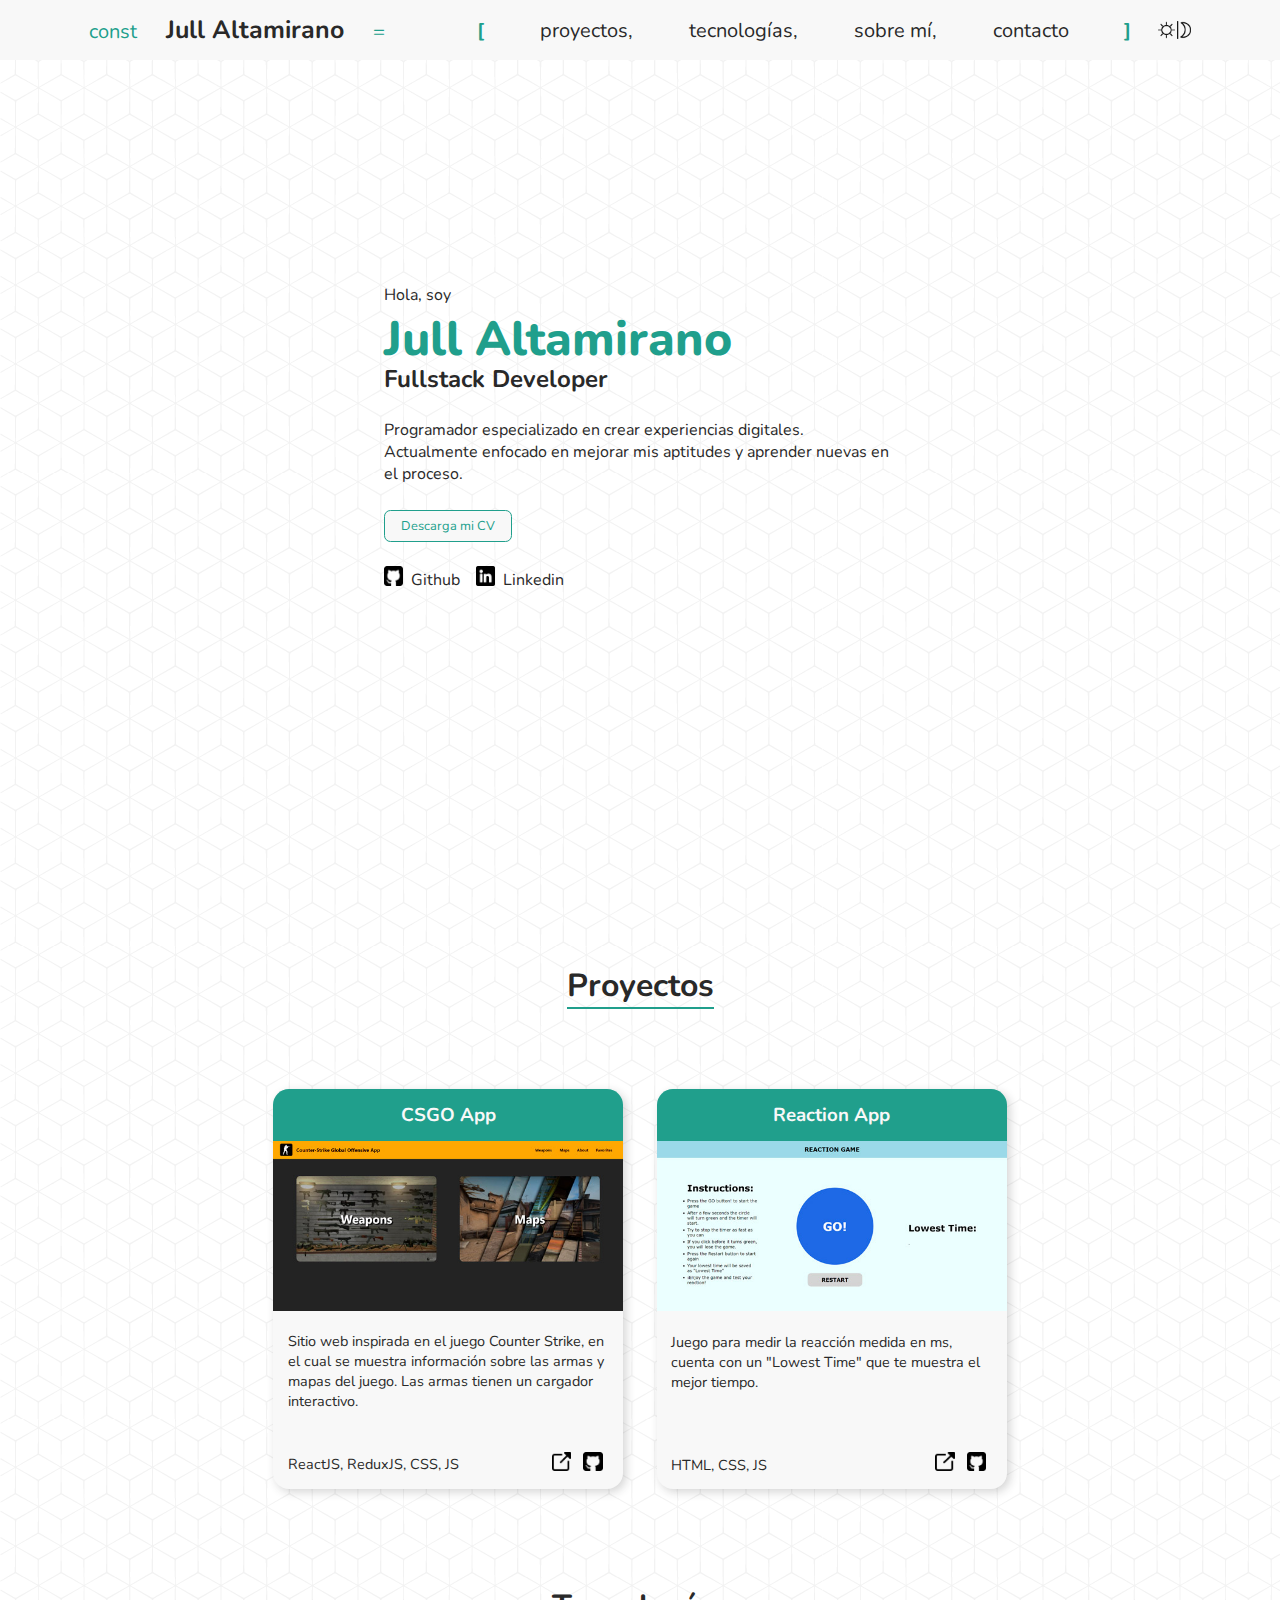
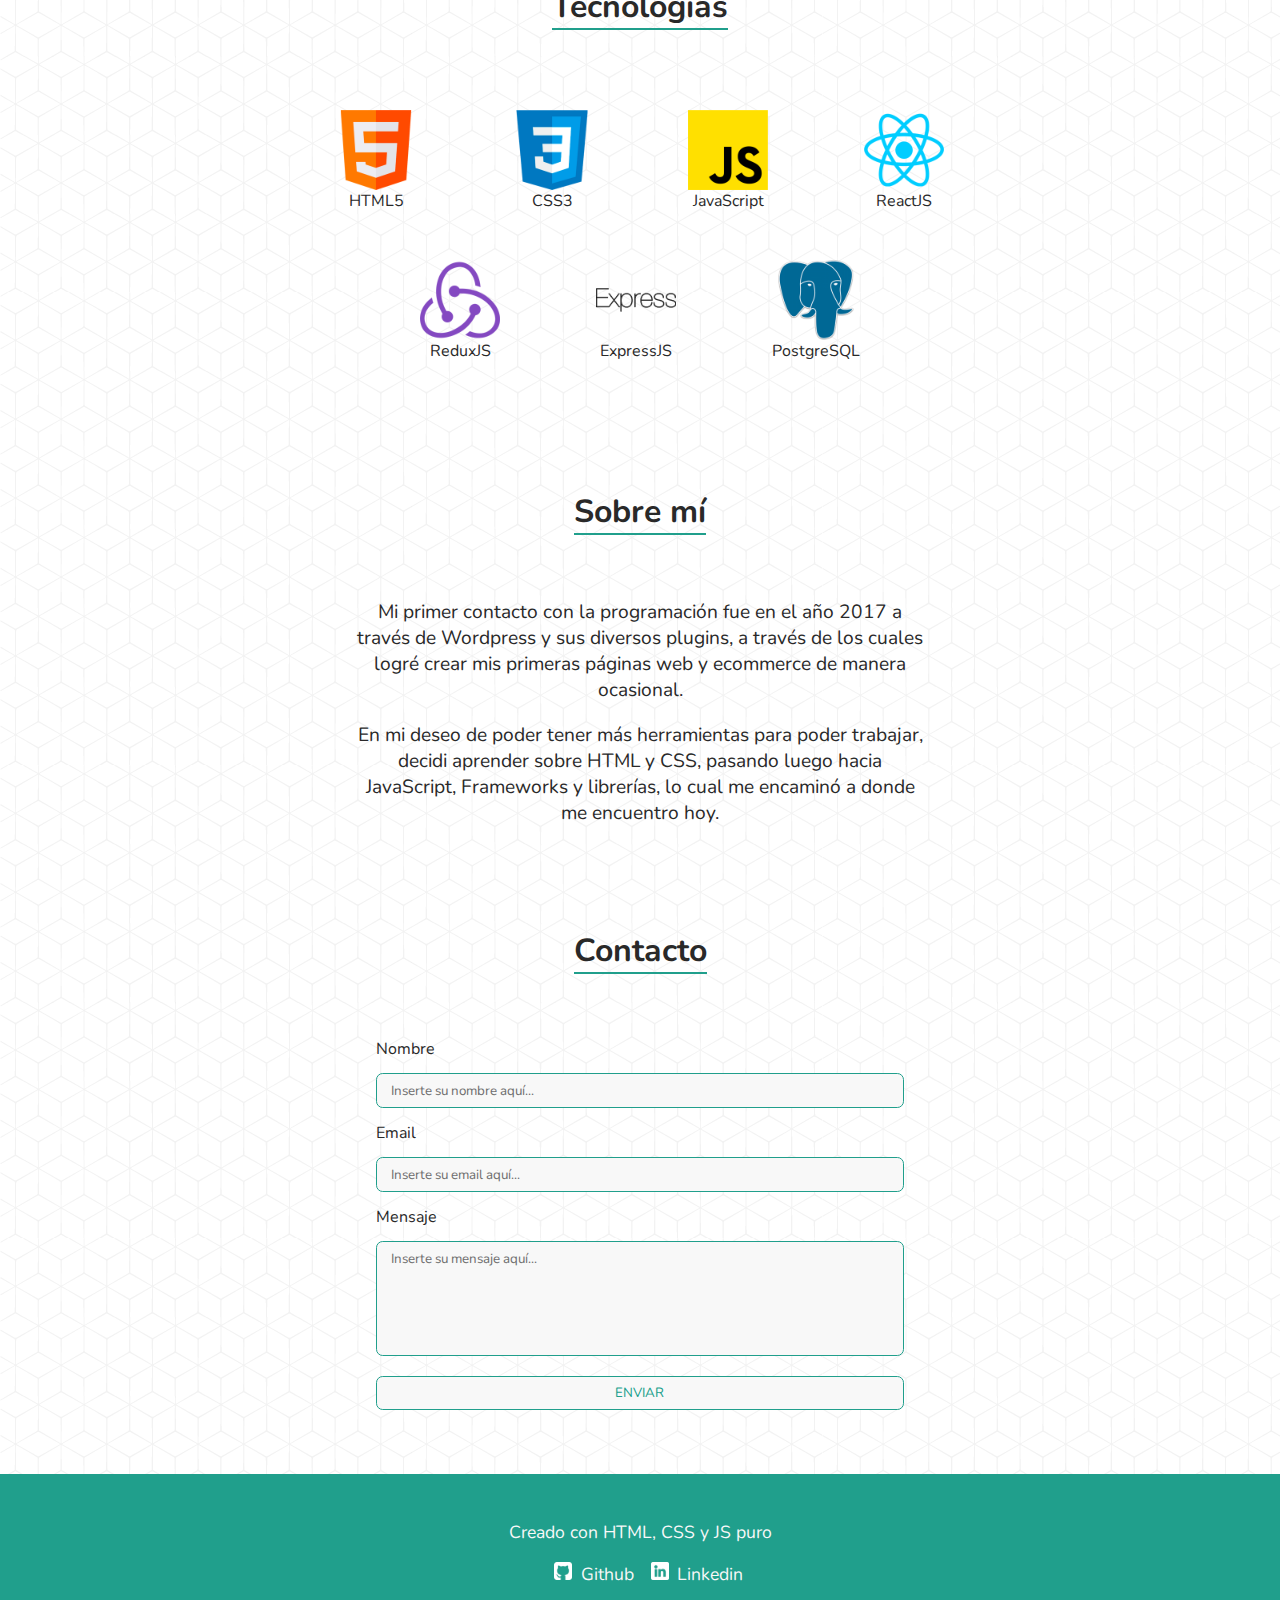
==== public/index.html @ 1eca4128 "form update" ====
<!DOCTYPE html>
<html lang="en" class="dark_selector dark_selector">
<head>
    <meta charset="UTF-8">
    <meta http-equiv="X-UA-Compatible" content="IE=edge">
    <meta name="viewport" content="width=device-width, initial-scale=1.0">
    <link rel="stylesheet" type="text/css" href="./styles/style.css"/>
    <link rel="preconnect" href="https://fonts.googleapis.com">
    <link rel="preconnect" href="https://fonts.gstatic.com" crossorigin>
    <link href="https://fonts.googleapis.com/css2?family=Nunito:ital,wght@0,200;0,300;0,400;0,500;0,600;0,700;0,800;0,900;0,1000;1,200;1,300;1,400;1,500;1,600;1,700;1,800;1,900;1,1000&display=swap" rel="stylesheet">
    <title>Jull Altamirano Dev</title>
</head>
<body>
    <nav id="nav" class="dark_selector" style="top: 0em">  
        <div class="logo_menu_container">
            <div class="title_container dark_media_selector">
                <span class="title_1">const</span>
                <span class="title_2"><b><a href="#" class="dark_text_selector">Jull Altamirano</a></b></span>
                <span class="title_1">=</span>
                <button class="ham_button">
                    <span class="bar bar1 dark_menu_selector"></span>
                    <span class="bar bar2 dark_menu_selector"></span>
                    <span class="bar bar3 dark_menu_selector"></span>
                </button>
            </div>
            <div class="menu_container1">
                <div class="menu_container dark_media_selector" style="top: -213px">
                    <span class="title_1"><b>[</b></span>
                    <ul class="menu_link">                
                        <li class=""><a href="#projects" class="menu_link1 dark_text_selector">proyectos,</a></li>
                        <li class=""><a href="#skills" class="menu_link2 dark_text_selector">tecnologías,</a></li>
                        <li class=""><a href="#about" class="menu_link3 dark_text_selector">sobre mí,</a></li>
                        <li class=""><a href="#contact" class="menu_link4 dark_text_selector">contacto</a></li>
                    </ul>
                    <span class="title_1"><b>]</b></span>
                </div>
                <button class="dark_light"><img src="./src/dia-y-noche.png" class="dark_light_img"></button>
            </div>
        </div>      
        
    </nav>
    <section class="home_container" id="home">
        <div>
            <span class="dark_text_selector">Hola, soy</span>
            <h1>Jull Altamirano</h1>
            <h2 class="dark_text_selector">Fullstack Developer</h2>
            <span class="dark_text_selector">Programador especializado en crear experiencias digitales. Actualmente enfocado en mejorar mis aptitudes y aprender nuevas en el proceso. </span>
            <button onclick="window.open('./src/Jull Pariamachi Altamirano - CV - Full Stack Developer.pdf')" class="dark_selector">Descarga mi CV</button>
            <div class="rrss_container">
                <a href="https://github.com/jullaltamirano" target="_blank" class="dark_text_selector"><img src="./src/github.png" class="svg dark_github"/>Github</a>
                <a href="https://www.linkedin.com/in/jull-altamirano/" target="_blank" class="dark_text_selector"><img src="./src/linkedin.png" class="svg dark_linkedin"/>Linkedin</a>               
            </div>
        </div>
    </section>
    <section class="project_container" id="projects">
        <h2 class="dark_text_selector">Proyectos</h3>
        <div class="card_container">
            <div class="project_card">
                <h3>CSGO App</h3>
                <div class="deploy_container">
                    <img src="./src/app_img/csgo-app.jpg" class="deploy_img"/>
                    <a href="https://app-csgo.vercel.app/" class="deploy_hover">
                        <span>Ver Proyecto</span>
                    </a>
                </div>
                <div class="text_container">
                    <span class="">Sitio web inspirada en el juego Counter Strike, en el cual se muestra información sobre las armas y mapas del juego. Las armas tienen un cargador interactivo.</span>
                    <div class="svg_container">
                        <span class="">ReactJS, ReduxJS, CSS, JS</span>
                        <div>
                            <a href="https://app-csgo.vercel.app/" target="_blank"><img src="./src/resize.png" class="svg" /></a>
                            <a href="https://github.com/jullaltamirano/app-csgo-hw" target="_blank"><img src="./src/github.png" class="svg"/></a>
                        </div>
                    </div>
                </div>
            </div>
            <div class="project_card">
                <h3>Reaction App</h3>
                <div class="deploy_container">
                    <img src="./src/app_img/reaction-app.jpg" class="deploy_img"/>
                    <a href="https://reaction-app.vercel.app/" class="deploy_hover">
                        <span>Ver Proyecto</span>
                    </a>
                </div>
                <div class="text_container">
                    <span class="">Juego para medir la reacción medida en ms, cuenta con un "Lowest Time" que te muestra el mejor tiempo.</span>
                    <div class="svg_container">
                        <span class="dark_text_selector">HTML, CSS, JS</span>
                        <div>
                            <a href="https://reaction-app.vercel.app/" target="_blank"><img src="./src/resize.png" class="svg" /></a>
                            <a href="https://github.com/jullaltamirano/reaction-app" target="_blank"><img src="./src/github.png" class="svg"/></a>
                        </div>
                    </div>
                </div>
            </div>
        </div>
    </section>
    <section class="skills_container" id="skills">
        <h2 class="dark_text_selector">Tecnologías</h2>
        <div>
            <div class="skill_card">
                <img src="./src/tech_logos/html.png" alt="html5"/>
                <span class="dark_text_selector">HTML5</span>
            </div>
            <div class="skill_card">
                <img src="./src/tech_logos/css.png" alt="css3"/>
                <span class="dark_text_selector">CSS3</span>
            </div>
            <div class="skill_card">
                <img src="./src/tech_logos/js.png" alt="javascript"/>
                <span class="dark_text_selector">JavaScript</span>
            </div>
            <div class="skill_card">
                <img src="./src/tech_logos/reactjs.png" alt="reactjs"/>
                <span class="dark_text_selector">ReactJS</span>
            </div>
            <div class="skill_card">
                <img src="./src/tech_logos/reduxjs.png" alt="reduxjs"/>
                <span class="dark_text_selector">ReduxJS</span>
            </div>
            <div class="skill_card">
                <img src="./src/tech_logos/expressjs.png" alt="expressjs"/>
                <span class="dark_text_selector">ExpressJS</span>
            </div>
            <div class="skill_card">
                <img src="./src/tech_logos/postgresql.png" alt="postgresql"/>
                <span class="dark_text_selector">PostgreSQL</span>
            </div>
        </div>
    </section>
    <section class="about_container" id="about">
        <h2 class="dark_text_selector">Sobre mí</h2>
        <span class="dark_text_selector">Mi primer contacto con la programación fue en el año 2017 a través de Wordpress y sus diversos plugins, a través de los cuales logré crear mis primeras páginas web y ecommerce de manera ocasional.</span>
        <span class="dark_text_selector">En mi deseo de poder tener más herramientas para poder trabajar, decidi aprender sobre HTML y CSS, pasando luego hacia JavaScript, Frameworks y librerías, lo cual me encaminó a donde me encuentro hoy.</span>
    </section>
    <section class="contact_container" id="contact">
        <h2 class="dark_text_selector">Contacto</h2>
        <form id="form" action="https://formsubmit.co/jullaltamiranop@gmail.com" method="POST">
            <label class="dark_text_selector" for="nombre">Nombre</label>
            <input type="text" placeholder="Inserte su nombre aquí..." class="dark_selector dark_text_selector" name="nombre" id="nombre"/>
            <label class="dark_text_selector" for="email">Email</label>
            <input type="email" placeholder="Inserte su email aquí..." class="dark_selector dark_text_selector" name="email" id="email"/>
            <label class="dark_text_selector" for="mensaje">Mensaje</label>
            <input type="textarea" placeholder="Inserte su mensaje aquí..." class="dark_selector dark_text_selector" name="mensaje" id="mensaje"/>
            <button type="submit" class="dark_selector">ENVIAR</button>
        </form>
    </section>
    <footer class="footer_container">
        <span>Creado con HTML, CSS y JS puro</span>
        <div class="logo_container">
            <a href="https://github.com/jullaltamirano" target="_blank"><img src="./src/github_blanco.png" class="svg"/>Github</a>
            <a href="https://www.linkedin.com/in/jull-altamirano/" target="_blank"><img src="./src/linkedin_blanco.png" class="svg"/>Linkedin</a>               
        </div>
    </footer>
    <script src="./scripts/dark_mode.js"></script>
    <script src="./scripts/scroll.js"></script>
    <script src="./scripts/ham_menu.js"></script>
    <script src="./scripts/form.js"></script>
</body>
</html>
---- public/styles/style.css ----
* {
    margin: 0px;
    padding: 0px;
    font-family: 'Nunito', sans-serif;
    scroll-behavior: smooth;
    transition: 0.3s;
}

:root {
    --lightgreen: #EAFFFA;
    --black: #292929;
    --grey: #6d6d6d;
    --green: rgb(32, 159, 140);
    --white: rgb(248, 248, 248);
}

.light {
    background-color: var(--white);
}

body {
    display: flex;
    flex-direction: column;
    align-items: center;
    font-size: 16px;    
    background-image: url('../src/background.png');
    color: var(--black);
}

a {
    text-decoration: none;
    color: var(--black);    
}

/* ! Nav  */

nav {
    background-color: var(--white);
    display: flex;
    align-items: center;
    justify-content: space-evenly;
    width: 100%;
    height: 3.75em;
    position: fixed;
    transition: 0.3s;
    z-index: 200;
}

.logo_menu_container {
    display: flex;
    align-items: center;
    justify-content: space-evenly;
    width: 100%;
}

.title_container {
    transition: 0.3s;
}

.title_1 {
    font-size: 1.25em;
    color: var(--green);
}

.title_2 {
    font-size: 1.56em;
    padding: 0px 1em;
}

.menu_container {
    display: flex;
}

.menu_container1 {
    display: flex;
}

.menu_container ul {
    display: flex;
    flex-direction: row;
    justify-content: space-evenly;
    list-style: none;
    width: 50vw;
}

.menu_container ul li {
    font-size: 1.25em;
}

.menu_container ul a:hover {
    border-bottom: 1px solid var(--green);
}

.menu_container button {
    background-color: rgba(0,0,0,0);
    border: 0px;
    cursor: pointer;
    margin-left: 2em;
    transition: 0.3s;
}

.menu_container button:hover {
    transform: scale(1.05);
    transition: 0.3s;
}

.dark_light {
    display: flex;
    align-items: center;
    margin-left: 2em;
    background-color: transparent;
    border: none;
    cursor: pointer;
}

.dark_light_img {
    width: 2.5em;
    transition: 0.3s;
}

.dark_light_img:hover {
    transform: scale(1.05);
    transition: 0.3s;
}

.ham_button {
    background-color: transparent;
    border: none;
    margin: 0px;
    padding: 0px;
    cursor: pointer;
}

.bar {
    display: none;
    background-color: var(--black);
    height: 3px;
    width: 22px;
    margin: 5px auto;
    border-radius: 2px;
}


/* ! home - 1ra seccion */

.home_container {
    display: flex;
    justify-content: center;
    align-items: center;
    height: 100vh;
    width: 60vw;
}

.home_container div {    
    display: flex;
    flex-direction: column;
    justify-content: center;
    align-items: left;
    width: 40vw;
}

.home_container div span{
    font-size: 1em;
}

.home_container div h1 {
    font-size: 3em;
    font-weight: 800;
    color: var(--green);
    margin-bottom: -0.2em;
}    

.home_container div h2 {
    font-size: 1.5em;
    margin-bottom: 1em;
}

.home_container div button {
    font-size: 0.8em;
    margin-top: 2em;
    width: 10em;
    height: 2.5em;
    border-radius: 0.5em;
    background-color: var(--white);
    border: 1px solid var(--green);
    color: var(--green);
    cursor: pointer;
    transition: 0.3s;
}

.home_container div button:hover {
    transform: scale(1.05);
    transition: 0.3s;
}

.rrss_container {
    padding: 1.5em 0em;
    display: flex;
    flex-direction: row !important;
    justify-content: flex-start !important;
}

.rrss_container img {
    margin-right: 0.5em;
}

.rrss_container a {
    margin-right: 1em !important;
}

/* ! proyectos */

.project_container {
    display: flex;
    flex-direction: column;
    align-items: center;
    justify-content: center;
    width: 60vw;
}

.project_container h2 {
    margin-top: 2em;
    margin-bottom: 1.5em;
    font-size: 2em;
    border-bottom: 2px solid var(--green);
}

.card_container {
    display: flex;
    justify-content: space-evenly;
    flex-wrap: wrap;
    width: 100%;
}

.project_card {
    display: flex;
    flex-direction: column;
    justify-content: flex-start;
    background-color: var(--white);
    border-radius: 1em;
    box-shadow: 3px 3px 10px rgba(41,41,41,.2);
    width: 350px;
    height: 400px;
    margin: 2em 1em;
}

.project_card h3 {
    text-align: center;
    padding: 0.7em 1em;
    background-color: var(--green);
    color: var(--white);
    border-radius: .85em .85em 0em 0em;
    box-sizing: border-box;
}

.text_container {
    display: flex;
    flex-direction: column;
    justify-content: space-between;
    height: 160px;
}

.svg_container {
    display: flex;
    justify-content: space-between;
    align-items: center;
    margin-right: 0.8em;
}

.svg {
    width: 1.2em;
    margin-right: 0.5em;
    transition: 0.3s;
}

.svg:hover {
    transform: scale(1.1);
    transition: 0.3s
}

.project_card span {
    font-size: 0.9em;    
    padding: 1em 1em 2em 1em;
}

.svg_container span {
    padding: 0em 0em 0em 1em;
}

.deploy_container {
    position: relative;
}

.deploy_hover {
    display: flex;
    justify-content: center;
    align-items: center;
    position: absolute;
    top: 0;
    width: 100%;
    height: 96%;
    background-color: rgba(0,0,0,0.8);
    opacity: 0;
    transition: 0.5s;
}

.deploy_hover:hover {
    opacity: 1;
    transition: 0.5s;
}

.deploy_img {
    width: 100%;
}

.deploy_hover span {
    color:var(--white);
    font-size: 1.2em;
    padding: 0px;
}

/* ! tecnologías */

.skills_container {
    display: flex;
    flex-direction: column;
    align-items: center;
    justify-content: center;
    width: 60vw;
}

.skills_container h2 {
    margin-top: 2em;
    margin-bottom: 2em;
    font-size: 2em;
    border-bottom: 2px solid var(--green);
}

.skills_container div {
    display: flex;
    justify-content: center;
    flex-wrap: wrap;
    margin-bottom: 2em;
}

.skill_card {
    display: flex;
    flex-direction: column;
    align-items: center;
    margin: 1em 3em 1em 3em;
}

.skill_card img {
    width: 5em;
}

/* ! sobre mí */

.about_container {
    display: flex;
    flex-direction: column;
    align-items: center;
    justify-content: center;
    width: 60vw;
}

.about_container h2 {    
    margin-top: 2em;
    margin-bottom: 2em;
    font-size: 2em;
    border-bottom: 2px solid var(--green);
}

.about_container span {
    text-align: center;
    font-size: 1.2em;
    margin-bottom: 1em;
    padding: 0em 5em;
}

.about_container span:nth-child(3){
    margin-bottom: 2em;
}

/* ! contacto */

.contact_container {
    display: flex;
    flex-direction: column;
    align-items: center;
    justify-content: center;
    width: 50vw;
}

.contact_container h2 {
    margin-top: 2em;
    margin-bottom: 2em;
    font-size: 2em;
    border-bottom: 2px solid var(--green);
}

form {
    display: flex;
    flex-direction: column;
    margin-bottom: 4em;
}

input {
    width: 40vw;
    height: 2.5em;
    border-radius: 0.5em;
    border: 1px solid var(--green);
    background-color: var(--white);
    margin: 1em 0em;
    padding-left: 1em;
    outline: none;
}

input::placeholder {
    color: var(--grey);
}

input:nth-child(6) {
   padding-bottom: 6em;
}

form button {
    height: 2.5em;
    margin-top: 0.5em;
    border-radius: 0.5em;
    background-color: var(--white);
    border: 1px solid var(--green);
    color: var(--green);
    cursor: pointer;
    transition: 0.3s;
}

form button:hover {    
    transform: scale(1.05);
    transition: 0.3s;
}

/* !Footer */

.footer_container {
    display: flex;
    flex-direction: column;
    align-items: center;
    justify-content: center;
    width: 100%;
    height: 10em;
    background-color: var(--green);
    color: var(--white);
    font-size: 1.1em;
}

.footer_container a {
    color: var(--white);
}

.footer_container img {
    width: 1em;
}

.logo_container {
    padding: 1em 0em;
    display: flex;
    flex-direction: row !important;
}

.logo_container img{
    margin-right: 0.5em;
    margin-left: 1em;
}

@media (max-width: 1023px){

    /* ! Nav  */

    .title_1 {
        font-size: 1em;
    }
    
    .title_2 {
        font-size: 1.3em;
        padding: 0px 0.5em;
    }
    
    .menu_container ul {
        width: 50vw;
    }
    
    .menu_container ul li {
        font-size: 1em;
    }

    /* ! home - 1ra seccion */

    .home_container {
        height: 100vh;
        width: 80vw;
    }

    .home_container div {    
        width: 60vw;
    }

    /* ! proyectos */

    .project_container {
        width: 80vw;
    }

    .project_container h2 {
        font-size: 1.7em;
    }

    /* ! tecnologías */

    .skills_container {
        width: 80vw;
    }

    .skills_container h2 {
        font-size: 1.7em;
    }

    /* ! sobre mí */

    .about_container {
        width: 80vw;
    }

    .about_container h2 {    
        font-size: 1.7em;
    }

    .about_container span {
        font-size: 1.1em;
    }

    /* ! contacto */

    .contact_container {
        width: 80vw;
    }

    .contact_container h2 {
        font-size: 1.7em;
    }

    input {
        width: 60vw;
    }

}

@media (max-width: 800px){

    /* ! Nav  */

    #nav {
        align-items: flex-start;
        height: 3.75em;
    }

    .title_1 {
        padding: 0.3em 0em;
        font-size: 1em;
    }
    
    .title_2 {
        font-size: 1.3em;
        padding: 0px 0.5em;
    }

    .ham_button {
        position:absolute;
        top: 1.1em;
        right: 2em;
    }

    .bar1.animado {
        transform: rotate(-45deg) translate(-6px, 5.5px);
    }

    .bar2.animado {
        opacity: 0;
    }

    .bar3.animado {
        transform: rotate(45deg) translate(-6px, -5.5px);
    }

    .bar {
        display: block;
    }

    .logo_menu_container {
        flex-direction: column;
        align-items: flex-start;
        justify-content: flex-start;
        width: 100%;
    }

    .title_container {
        padding: 1em 1.2em;
        width: 100%;
        z-index: 100;
        background-color: var(--white);
    }

    .menu_container {
        position: fixed;
        flex-direction: column;
        align-items: center;
        padding: 0px;
        margin: 0px;
        width: 100vw;
        transition: 0.3s;
        background-color: var(--white);
    }

    .top {
        top: -213px;
        transition: 0.5s;
    }
    
    .menu_container ul {
        flex-direction: column;
        justify-content: center;
        width: 100%;
    }

    .menu_container ul li:hover {
        background-color: var(--green);
        transition: 0.3s;
    }

    .menu_container ul a:hover {
        border-bottom: 1px solid var(--white);
    }

    .menu_container ul li {
        font-weight: 600;
        padding: 0.5em 0em;
        text-align: center;
        width: 100%;
    }

    .dark_light {
        position: absolute;
        top: 1.5em;
        right: 5em;
        z-index: 200;
    }    

    /*++ Dark Mode */

    .dark_media {
        background-color: var(--black);
        transition: 0.3s;
    }

}

@media (max-width: 450px){

    /* ! Nav  */

    .title_1 {
        padding: 0.3em 0em;
        font-size: 1em;
    }
    
    .title_2 {
        font-size: 1.1em;
        padding: 0px 0.5em;
    }

    .ham_button {
        position:absolute;
        top: 1.1em;
        right: 1em;
    }

    .bar {
        height: 2.5px;
        width: 18px;
    }

    .bar1.animado {
        transform: rotate(-45deg) translate(-5px, 5.5px);
    }

    .bar3.animado {
        transform: rotate(45deg) translate(-5px, -5.5px);
    }

    .dark_light {
        position: absolute;
        top: 1.5em;
        right: 3.5em;
        z-index: 200;
    }

    .home_container {
        width: 100%;
    }

    /* ! proyectos */

    .project_container{
        width: 90vw;
    }

    .card_container {
        justify-content: center;
    }

    /* ! tecnologías */

    .skills_container {
        width: 100vw;
    }

    .skill_card img {
        width: 4em;
    }

    /* ! sobre mí */

    .about_container h2 {    
        font-size: 1.7em;
    }

    .about_container span {
        font-size: 1em;
        padding: 0em 2em;
    }

    /* ! contacto */

    .contact_container {
        width: 100vw;
    }

    .contact_container h2 {
        font-size: 1.7em;
    }

    input {
        width: 70vw;
    }

    /* !Footer */

    .footer_container {
        height: 7em;
        font-size: 1em;
    }

    .footer_container a {
        color: var(--white);
    }

    .logo_container {
        display: flex;
        flex-direction: row !important;
        padding: 0em;
        padding-top: 1em;
    }

    .logo_container img{
        width: 1em;
        margin-right: 0.5em;
        margin-left: 1em;
    }
}

/* !Dark Mode */

.dark {
    background-color: var(--black) !important;
    transition: 0.3s;
}

.dark_text {
    color: var(--white) !important;
    transition: 0.3s;
}

.dark_menu {
    background-color: var(--white)
}
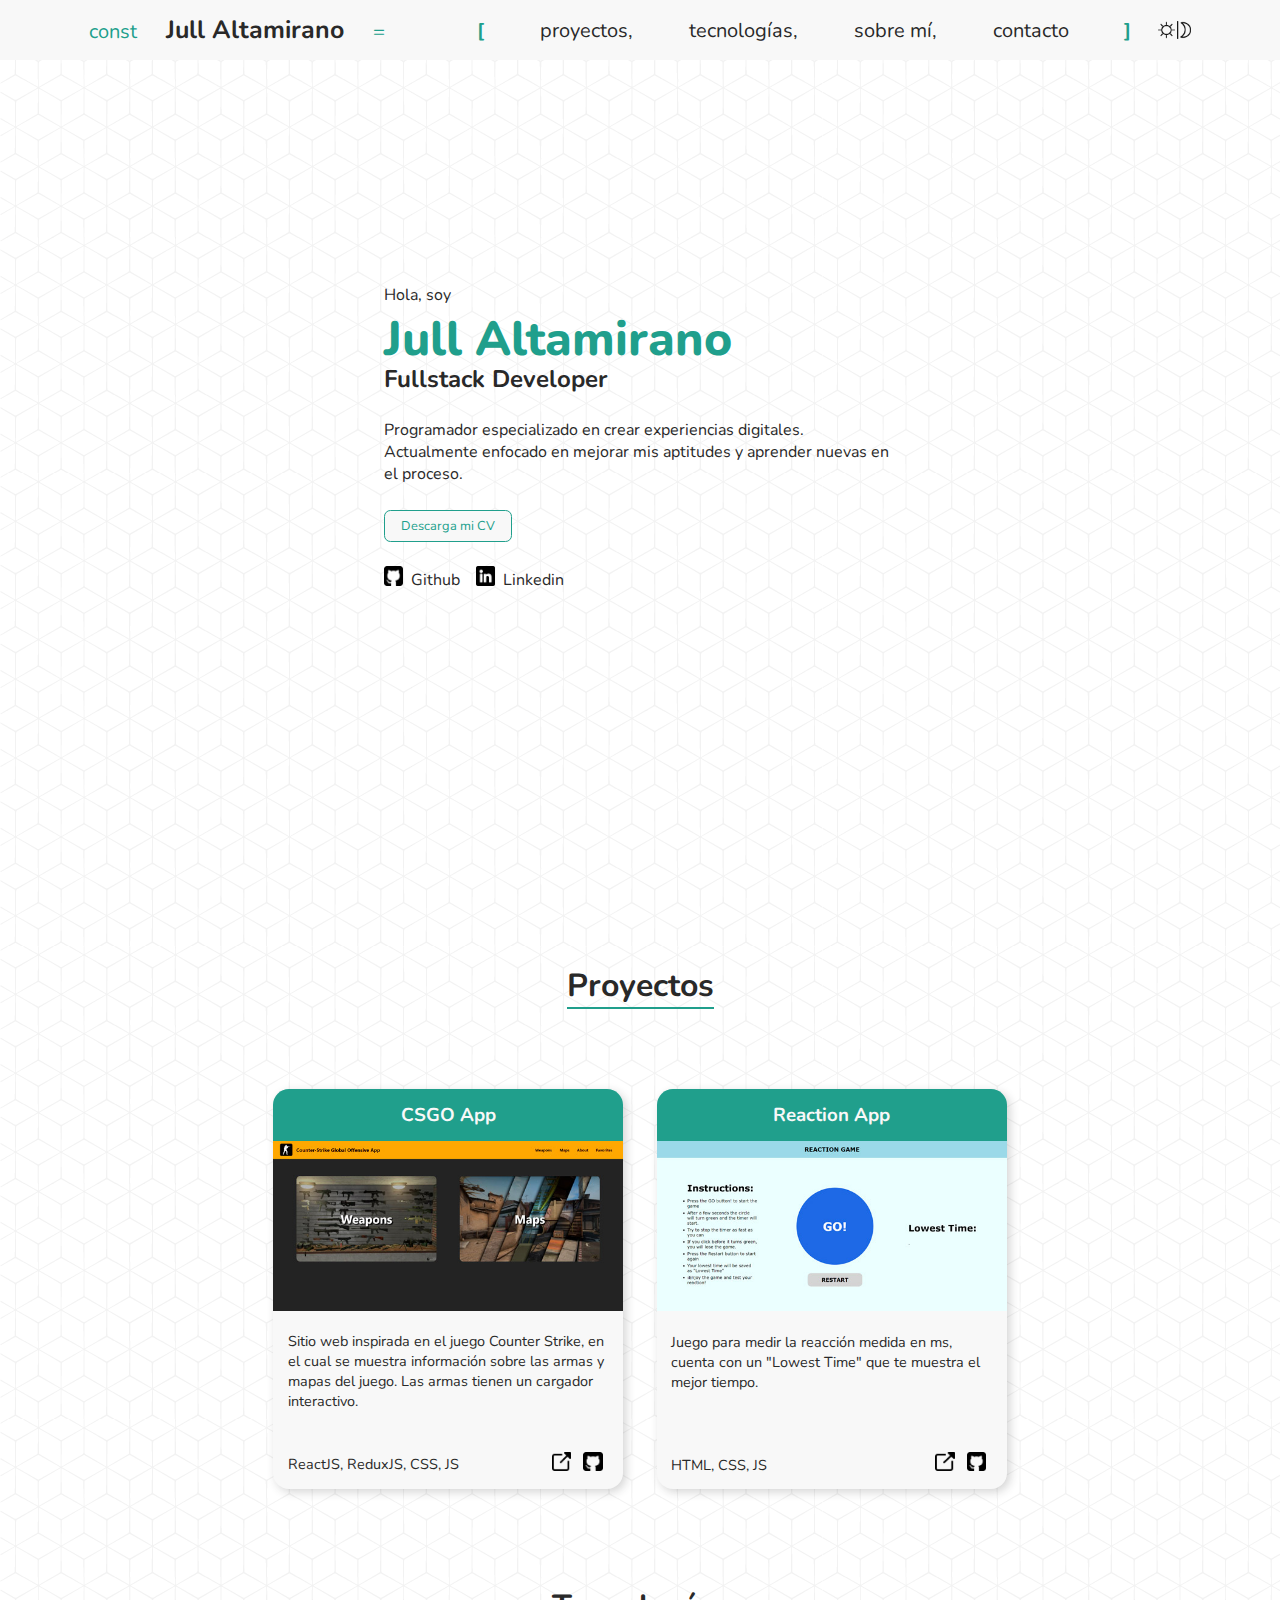
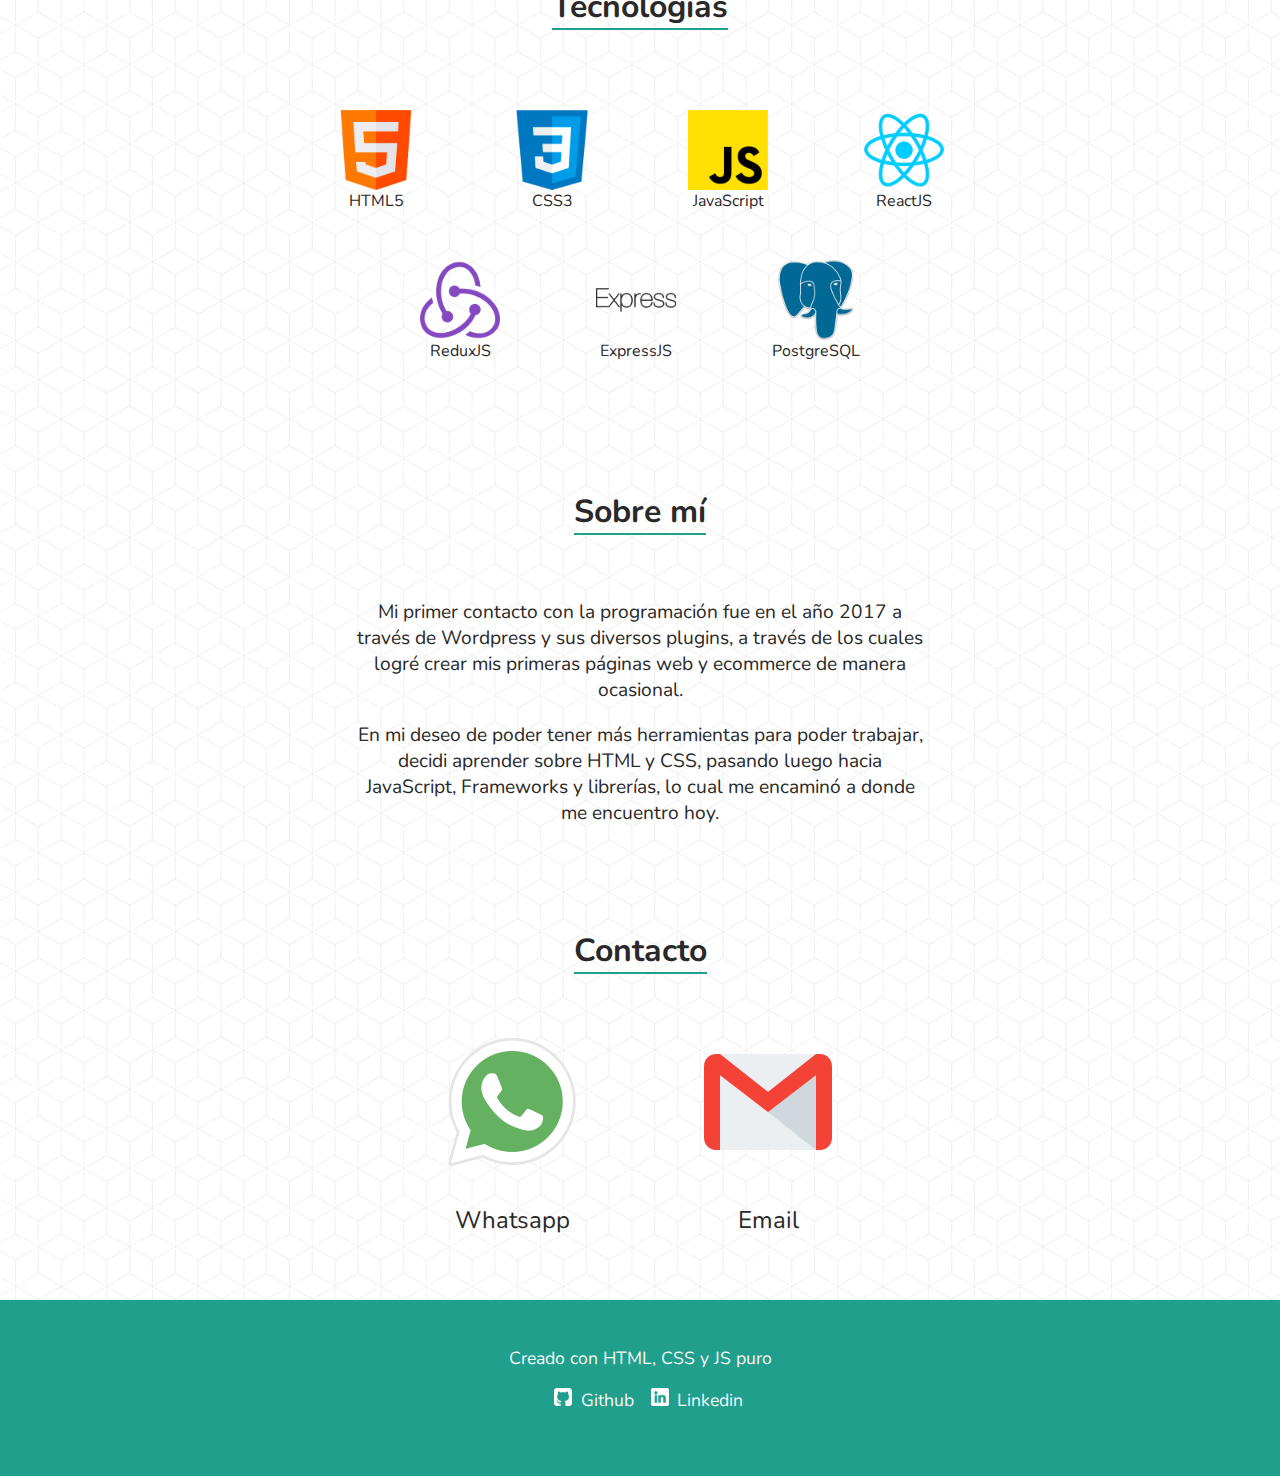
==== commit 165575ef: "contact update" ====
--- a/public/index.html
+++ b/public/index.html
@@ -59,7 +59,7 @@
                 <h3>CSGO App</h3>
                 <div class="deploy_container">
                     <img src="./src/app_img/csgo-app.jpg" class="deploy_img"/>
-                    <a href="https://app-csgo.vercel.app/" class="deploy_hover">
+                    <a href="https://app-csgo.vercel.app/" target="_blank" class="deploy_hover">
                         <span>Ver Proyecto</span>
                     </a>
                 </div>
@@ -78,7 +78,7 @@
                 <h3>Reaction App</h3>
                 <div class="deploy_container">
                     <img src="./src/app_img/reaction-app.jpg" class="deploy_img"/>
-                    <a href="https://reaction-app.vercel.app/" class="deploy_hover">
+                    <a href="https://reaction-app.vercel.app/" target="_blank" class="deploy_hover">
                         <span>Ver Proyecto</span>
                     </a>
                 </div>
@@ -135,7 +135,17 @@
     </section>
     <section class="contact_container" id="contact">
         <h2 class="dark_text_selector">Contacto</h2>
-        <form id="form" action="https://formsubmit.co/jullaltamiranop@gmail.com" method="POST">
+        <div class="contacts">
+            <div class="contact_info">
+                <a href="https://wa.link/6ws6tf" target="_blank"><img src="./src/whatsapp.png"/></a>
+                <span><a href="https://wa.link/6ws6tf" target="_blank">Whatsapp</a></span>
+            </div>
+            <div class="contact_info">
+                <a href="mailto:jullaltamiranop@gmail.com" target="_blank"><img src="./src/gmail.png"/></a>
+                <span><a href="mailto:jullaltamiranop@gmail.com" target="_blank">Email</a></span>
+            </div>
+        </div>
+        <!-- <form id="form" action="https://formsubmit.co/jullaltamiranop@gmail.com" method="POST">
             <label class="dark_text_selector" for="nombre">Nombre</label>
             <input type="text" placeholder="Inserte su nombre aquí..." class="dark_selector dark_text_selector" name="nombre" id="nombre"/>
             <label class="dark_text_selector" for="email">Email</label>
@@ -143,7 +153,7 @@
             <label class="dark_text_selector" for="mensaje">Mensaje</label>
             <input type="textarea" placeholder="Inserte su mensaje aquí..." class="dark_selector dark_text_selector" name="mensaje" id="mensaje"/>
             <button type="submit" class="dark_selector">ENVIAR</button>
-        </form>
+        </form> -->
     </section>
     <footer class="footer_container">
         <span>Creado con HTML, CSS y JS puro</span>
--- a/public/styles/style.css
+++ b/public/styles/style.css
@@ -399,7 +399,7 @@
     border-bottom: 2px solid var(--green);
 }
 
-form {
+/* form {
     display: flex;
     flex-direction: column;
     margin-bottom: 4em;
@@ -438,6 +438,29 @@
 form button:hover {    
     transform: scale(1.05);
     transition: 0.3s;
+} */
+
+.contacts {
+    display: flex;
+    justify-content: space-evenly;
+    width: 50vw;
+}
+
+.contact_info {
+    display: flex;
+    flex-direction: column;
+    justify-content: space-evenly;
+    align-items: center;
+    margin-bottom: 4em;
+}
+
+.contact_info img{
+    width: 8em;
+    margin-bottom: 2em;
+}
+
+.contact_info span {
+    font-size: 1.5em;
 }
 
 /* !Footer */
@@ -549,9 +572,9 @@
         font-size: 1.7em;
     }
 
-    input {
+    /* input {
         width: 60vw;
-    }
+    } */
 
 }
 
@@ -655,6 +678,22 @@
         z-index: 200;
     }    
 
+    /* ! sobre mí */
+
+    .about_container {
+        width: 90vw;
+    }
+
+    /* !Contacto */
+
+    .contacts {
+        width: 80vw;
+    }
+
+    .contact_info img{
+        width: 6em;
+    }
+
     /*++ Dark Mode */
 
     .dark_media {
@@ -740,18 +779,30 @@
     }
 
     /* ! contacto */
-
+    
     .contact_container {
         width: 100vw;
     }
 
     .contact_container h2 {
         font-size: 1.7em;
-    }
-
-    input {
+    } 
+
+    .contacts {
+        width: 100vw;
+    }
+
+    .contact_info img{
+        width: 5em;
+    }
+
+    .contact_info span {
+        font-size: 1em;
+    }
+
+    /* input {
         width: 70vw;
-    }
+    } */
 
     /* !Footer */
 
